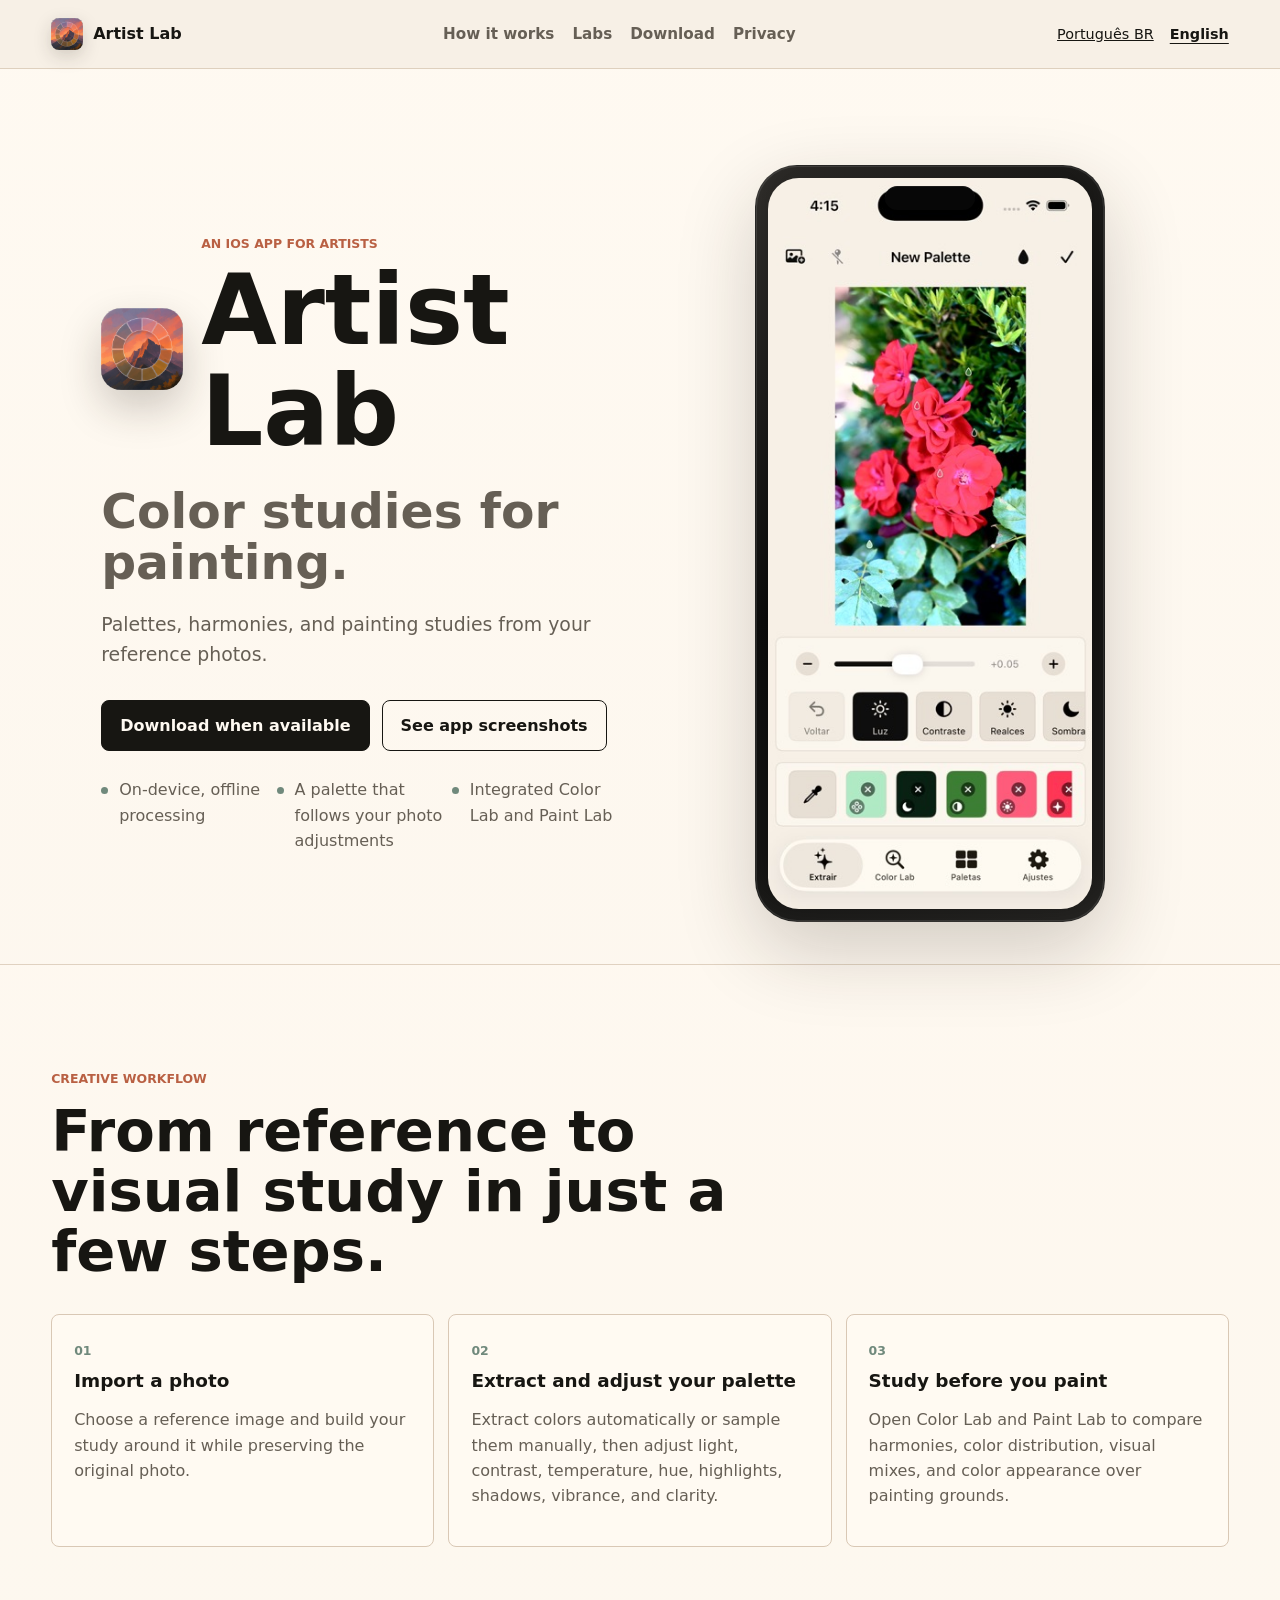
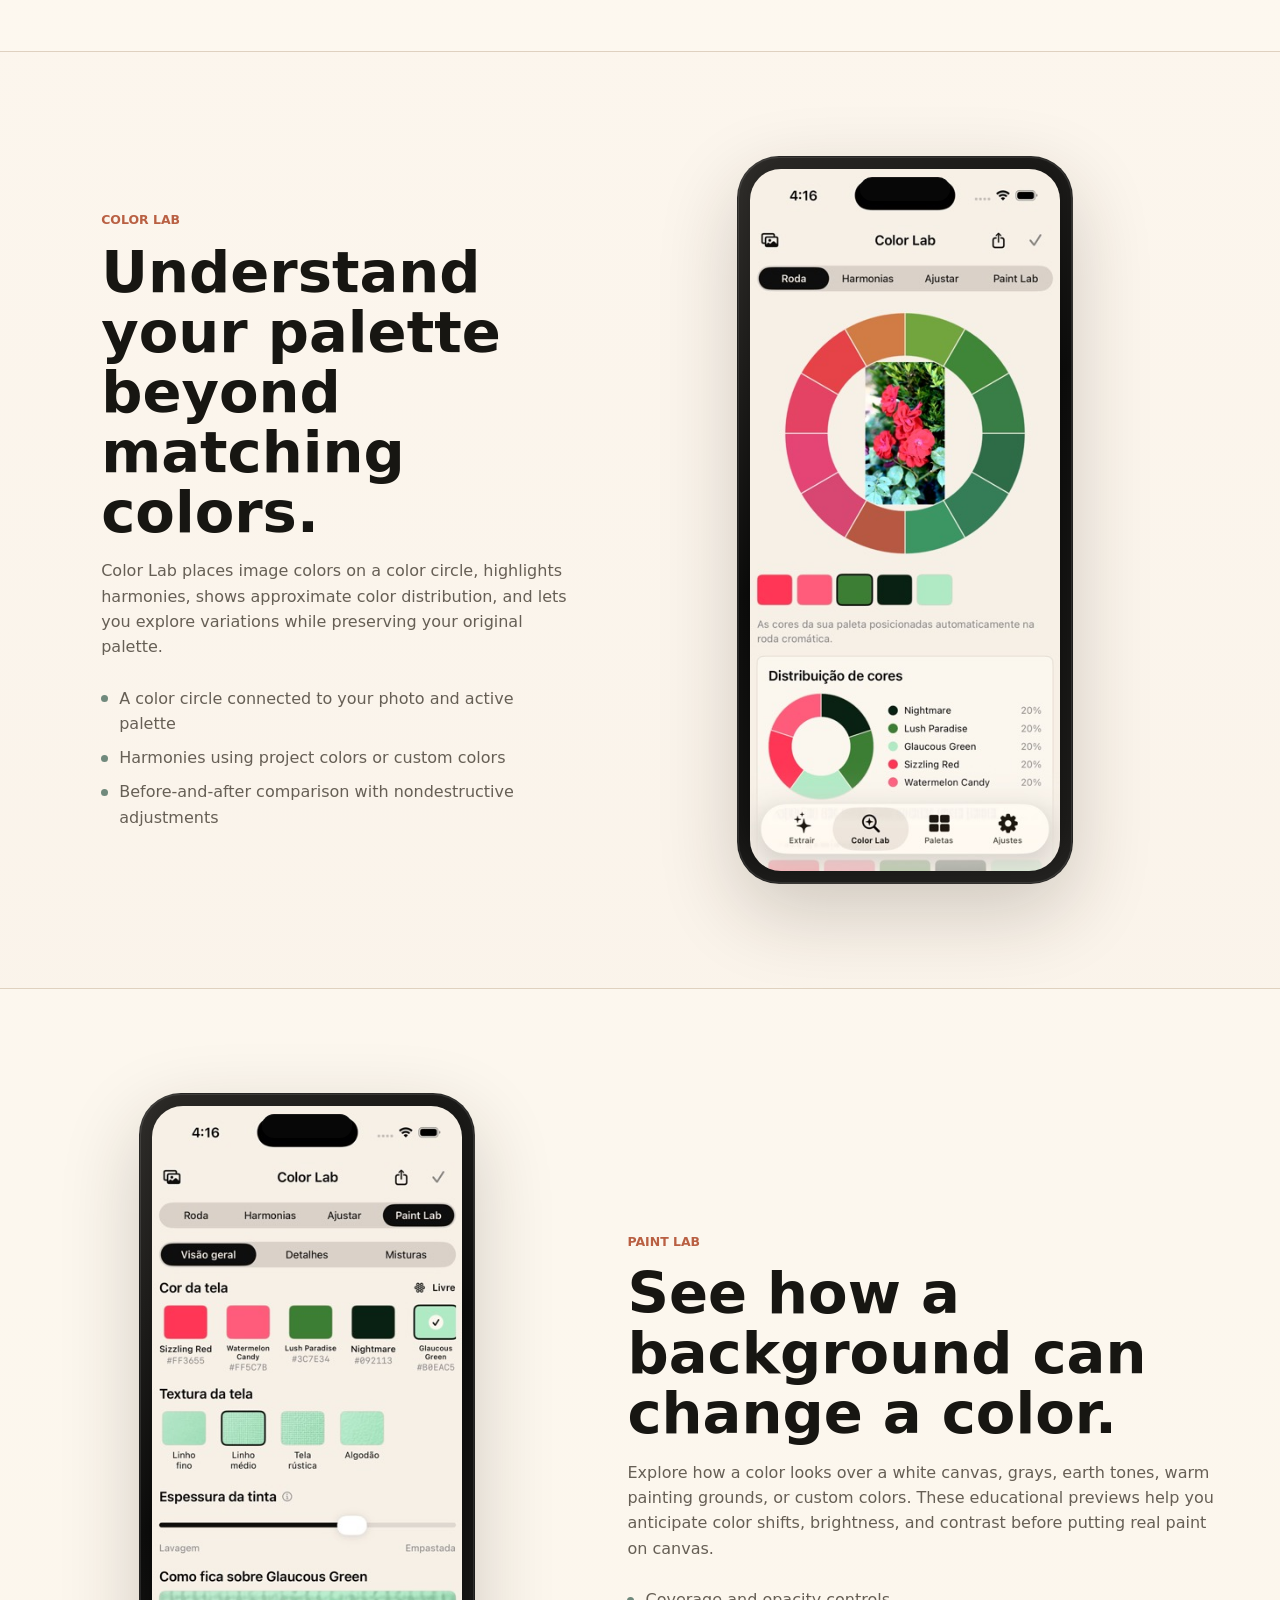
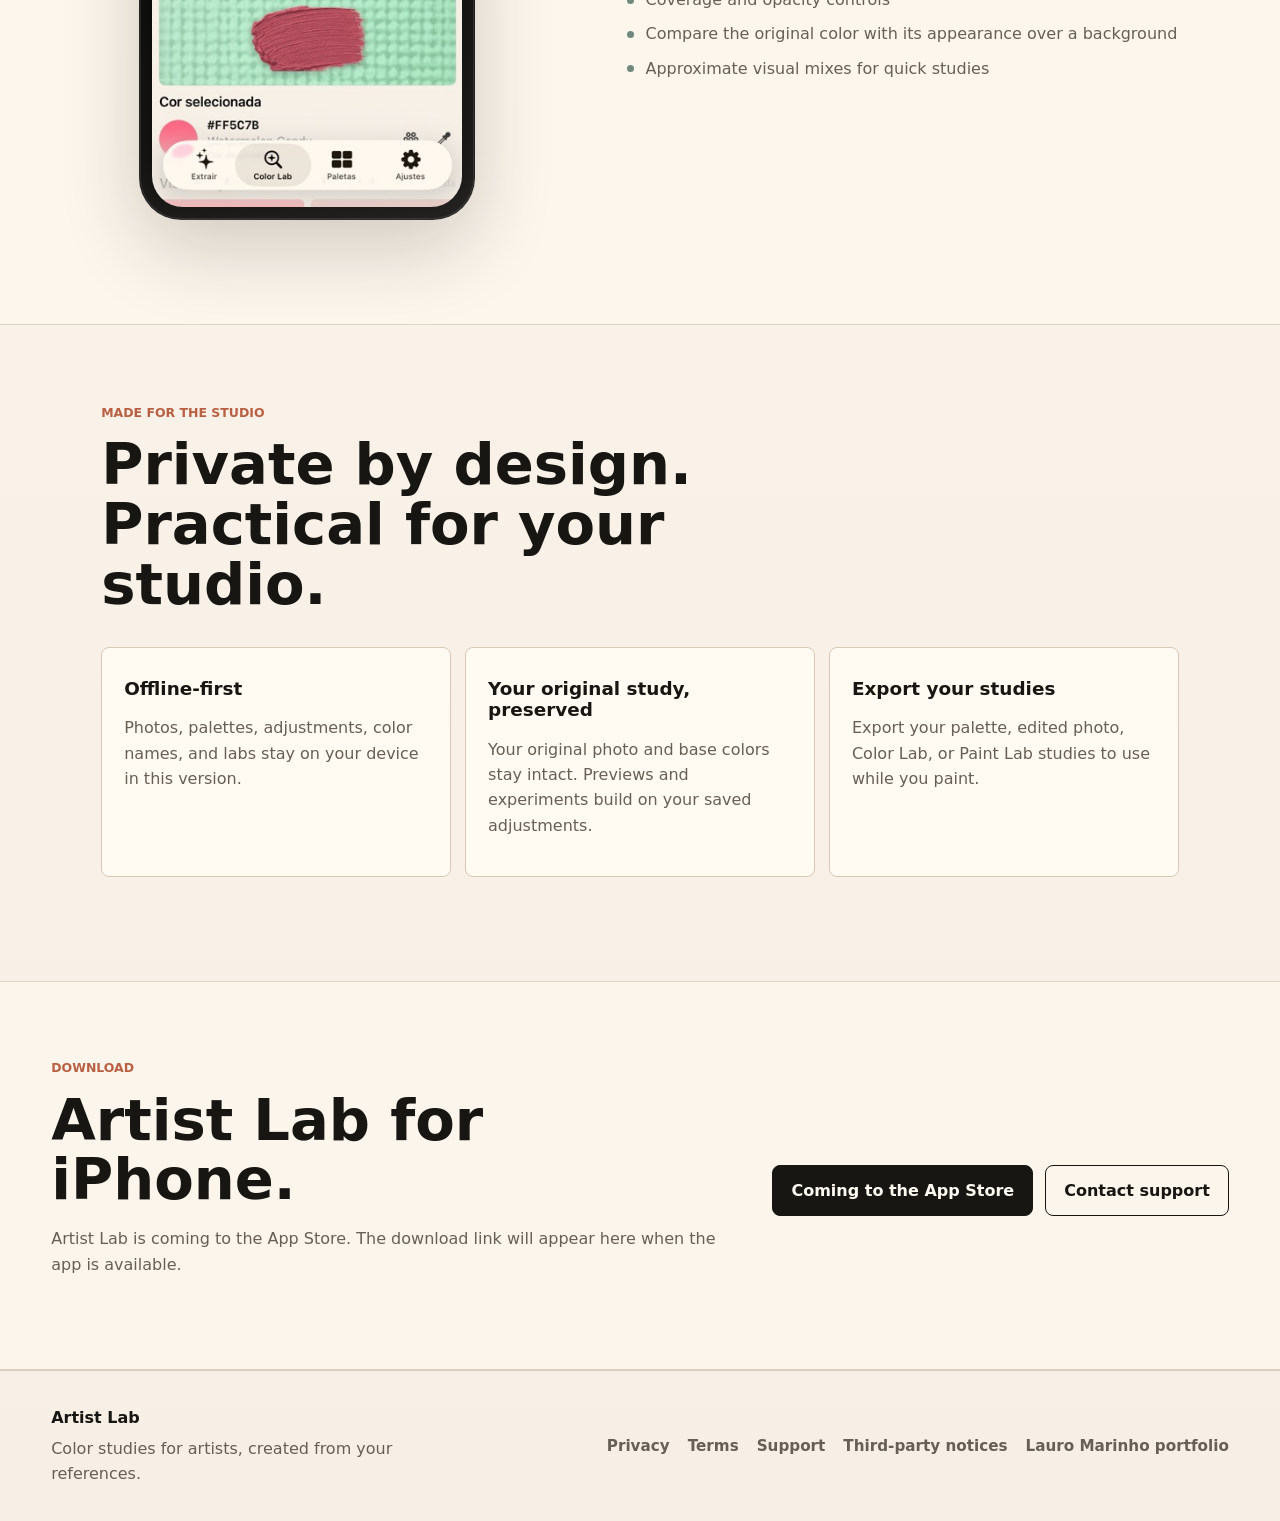
==== en/index.html @ fa6e7ee3 "Localize public pages in Brazilian Portuguese and US English" ====
<!doctype html>
<html lang="en-US">
<head>
  <meta charset="utf-8">
  <meta name="viewport" content="width=device-width, initial-scale=1">
  <meta name="description" content="Artist Lab turns reference photos into color studies for artists, with palettes, Color Lab, Paint Lab, and on-device exports.">
  <meta property="og:title" content="Artist Lab - Color studies for artists">
  <meta property="og:description" content="Import a photo, extract a palette, study harmonies, and explore how colors look on different backgrounds.">
  <meta property="og:type" content="website">
  <title>Artist Lab - Color studies for artists</title>
  <link rel="stylesheet" href="../styles.css">

  <link rel="alternate" hreflang="pt-BR" href="../index.html">
  <link rel="alternate" hreflang="en-US" href="index.html">
</head>
<body>
  <header class="site-header">
    <a class="brand" href="index.html" aria-label="Artist Lab home">
      <img class="brand-icon" src="../assets/app-icon.jpg" alt="" width="32" height="32">
      <span>Artist Lab</span>
    </a>
    <nav class="top-nav" aria-label="Main navigation">
      <a href="#como-funciona">How it works</a>
      <a href="#labs">Labs</a>
      <a href="#download">Download</a>
      <a href="privacy.html">Privacy</a>
    </nav>
    <nav class="language-nav" aria-label="Language"><a href="../index.html" lang="pt-BR" hreflang="pt-BR">Português BR</a><a href="index.html" lang="en-US" hreflang="en-US" aria-current="page">English</a></nav>
  </header>

  <main>
    <section class="hero">
      <div class="hero-copy">
        <div class="app-lockup">
          <img src="../assets/app-icon.jpg" alt="" width="82" height="82">
          <div>
            <p class="eyebrow">An iOS app for artists</p>
            <h1>Artist Lab</h1>
          </div>
        </div>
        <p class="hero-title">Color studies for painting.</p>
        <p class="lead">Palettes, harmonies, and painting studies from your reference photos.</p>
        <div class="hero-actions">
          <a class="button primary" href="#download">Download when available</a>
          <a class="button secondary" href="#screenshots">See app screenshots</a>
        </div>
        <ul class="trust-list" aria-label="Key features">
          <li>On-device, offline processing</li>
          <li>A palette that follows your photo adjustments</li>
          <li>Integrated Color Lab and Paint Lab</li>
        </ul>
      </div>

      <div class="hero-visual" aria-label="Artist Lab preview">
        <figure class="phone-frame main-shot">
          <img src="../assets/screenshots/artist-lab-extrair.jpg" alt="Artist Lab Extract view showing a photo of roses, sampling points, and an extracted palette.">
        </figure>
      </div>
    </section>

    <section class="section band" id="como-funciona">
      <div class="section-heading">
        <p class="eyebrow">Creative workflow</p>
        <h2>From reference to visual study in just a few steps.</h2>
      </div>
      <div class="steps">
        <article>
          <span class="step-number">01</span>
          <h3>Import a photo</h3>
          <p>Choose a reference image and build your study around it while preserving the original photo.</p>
        </article>
        <article>
          <span class="step-number">02</span>
          <h3>Extract and adjust your palette</h3>
          <p>Extract colors automatically or sample them manually, then adjust light, contrast, temperature, hue, highlights, shadows, vibrance, and clarity.</p>
        </article>
        <article>
          <span class="step-number">03</span>
          <h3>Study before you paint</h3>
          <p>Open Color Lab and Paint Lab to compare harmonies, color distribution, visual mixes, and color appearance over painting grounds.</p>
        </article>
      </div>
    </section>

    <section class="section" id="labs">
      <div class="feature-grid">
        <div class="feature-copy">
          <p class="eyebrow">Color Lab</p>
          <h2>Understand your palette beyond matching colors.</h2>
          <p>Color Lab places image colors on a color circle, highlights harmonies, shows approximate color distribution, and lets you explore variations while preserving your original palette.</p>
          <ul class="check-list">
            <li>A color circle connected to your photo and active palette</li>
            <li>Harmonies using project colors or custom colors</li>
            <li>Before-and-after comparison with nondestructive adjustments</li>
          </ul>
        </div>
        <figure class="phone-frame tall-shot" id="screenshots">
          <img src="../assets/screenshots/artist-lab-color-lab.jpg" alt="Artist Lab Color Lab with a photo at the center of the color circle, color swatches, and color distribution.">
        </figure>
      </div>
    </section>

    <section class="section split-band">
      <figure class="phone-frame wide-shot">
        <img src="../assets/screenshots/artist-lab-paint-lab.jpg" alt="Artist Lab Paint Lab showing canvas color, texture, paint thickness, and a brushstroke over a green background.">
      </figure>
      <div class="feature-copy">
        <p class="eyebrow">Paint Lab</p>
        <h2>See how a background can change a color.</h2>
        <p>Explore how a color looks over a white canvas, grays, earth tones, warm painting grounds, or custom colors. These educational previews help you anticipate color shifts, brightness, and contrast before putting real paint on canvas.</p>
        <ul class="check-list">
          <li>Coverage and opacity controls</li>
          <li>Compare the original color with its appearance over a background</li>
          <li>Approximate visual mixes for quick studies</li>
        </ul>
      </div>
    </section>

    <section class="section compact">
      <div class="section-heading">
        <p class="eyebrow">Made for the studio</p>
        <h2>Private by design. Practical for your studio.</h2>
      </div>
      <div class="principles">
        <article>
          <h3>Offline-first</h3>
          <p>Photos, palettes, adjustments, color names, and labs stay on your device in this version.</p>
        </article>
        <article>
          <h3>Your original study, preserved</h3>
          <p>Your original photo and base colors stay intact. Previews and experiments build on your saved adjustments.</p>
        </article>
        <article>
          <h3>Export your studies</h3>
          <p>Export your palette, edited photo, Color Lab, or Paint Lab studies to use while you paint.</p>
        </article>
      </div>
    </section>

    <section class="download-section" id="download">
      <div>
        <p class="eyebrow">Download</p>
        <h2>Artist Lab for iPhone.</h2>
        <p>Artist Lab is coming to the App Store. The download link will appear here when the app is available.</p>
      </div>
      <div class="download-actions">
        <a class="store-placeholder" href="#download" aria-disabled="true" aria-label="App Store download not yet available">Coming to the App Store</a>
        <a class="button secondary" href="support.html">Contact support</a>
      </div>
    </section>
  </main>

  <footer class="site-footer">
    <div>
      <strong>Artist Lab</strong>
      <p>Color studies for artists, created from your references.</p>
    </div>
    <nav aria-label="Legal and support links">
      <a href="privacy.html">Privacy</a>
      <a href="terms.html">Terms</a>
      <a href="support.html">Support</a>
      <a href="third-party-notices.html">Third-party notices</a>
      <a href="https://lauromarinho.github.io">Lauro Marinho portfolio</a>
    </nav>
  </footer>
</body>
</html>
---- styles.css ----
:root {
  --ink: #171612;
  --muted: #665f55;
  --paper: #f7efe5;
  --paper-deep: #efe1d0;
  --surface: #fffaf2;
  --line: #d9c8b5;
  --action: #171612;
  --terracotta: #b96043;
  --ochre: #c99b42;
  --sage: #70897c;
  --blue: #384d59;
  --shadow: 0 24px 70px rgba(41, 31, 22, 0.12);
}

* {
  box-sizing: border-box;
}

html {
  scroll-behavior: smooth;
}

body {
  margin: 0;
  font-family: Inter, ui-sans-serif, system-ui, -apple-system, BlinkMacSystemFont, "Segoe UI", sans-serif;
  line-height: 1.58;
  color: var(--ink);
  background:
    linear-gradient(180deg, rgba(255, 250, 242, 0.94), rgba(247, 239, 229, 0.96)),
    var(--paper);
}

a {
  color: inherit;
}

.site-header {
  position: sticky;
  top: 0;
  z-index: 10;
  display: flex;
  align-items: center;
  justify-content: space-between;
  gap: 24px;
  padding: 18px clamp(18px, 4vw, 56px);
  background: rgba(247, 239, 229, 0.92);
  border-bottom: 1px solid rgba(217, 200, 181, 0.8);
  backdrop-filter: blur(16px);
}

.brand {
  display: inline-flex;
  align-items: center;
  gap: 10px;
  font-weight: 780;
  text-decoration: none;
}

.brand-icon {
  width: 32px;
  height: 32px;
  border-radius: 8px;
  box-shadow: 0 6px 18px rgba(41, 31, 22, 0.18);
}

.top-nav,
.site-footer nav {
  display: flex;
  flex-wrap: wrap;
  gap: 10px 18px;
  align-items: center;
}

.top-nav a,
.site-footer a,
.legal-back {
  color: var(--muted);
  font-size: 0.95rem;
  font-weight: 650;
  text-decoration: none;
}

.top-nav a:hover,
.site-footer a:hover,
.legal-back:hover {
  color: var(--ink);
}

.hero {
  display: grid;
  grid-template-columns: minmax(0, 1.02fr) minmax(300px, 0.98fr);
  gap: clamp(28px, 5vw, 76px);
  align-items: center;
  max-width: 1180px;
  min-height: calc(100vh - 84px);
  margin: 0 auto;
  padding: clamp(54px, 8vw, 96px) clamp(18px, 4vw, 56px) 42px;
}

.hero h1,
.hero-title,
.section h2,
.download-section h2,
.legal-page h1 {
  max-width: 760px;
  margin: 0;
  line-height: 1.04;
  letter-spacing: 0;
}

.hero h1 {
  font-size: 6.1rem;
}

.app-lockup {
  display: flex;
  align-items: center;
  gap: 18px;
  margin-bottom: 24px;
}

.app-lockup img {
  width: 82px;
  height: 82px;
  flex: 0 0 auto;
  border-radius: 20px;
  box-shadow: 0 18px 42px rgba(41, 31, 22, 0.22);
}

.app-lockup .eyebrow {
  margin-bottom: 6px;
}

.hero-title {
  max-width: 680px;
  font-size: 3.05rem;
  font-weight: 820;
}

.lead {
  max-width: 600px;
  margin: 22px 0 0;
  color: var(--muted);
  font-size: 1.18rem;
}

.eyebrow {
  margin: 0 0 13px;
  color: var(--terracotta);
  font-size: 0.78rem;
  font-weight: 780;
  letter-spacing: 0;
  text-transform: uppercase;
}

.hero-actions,
.download-actions {
  display: flex;
  flex-wrap: wrap;
  gap: 12px;
  margin-top: 30px;
}

.button,
.store-placeholder {
  display: inline-flex;
  align-items: center;
  justify-content: center;
  min-height: 46px;
  padding: 12px 18px;
  border: 1px solid var(--ink);
  border-radius: 8px;
  font-weight: 760;
  text-decoration: none;
}

.button.primary {
  color: var(--surface);
  background: var(--action);
}

.button.secondary {
  background: transparent;
}

.store-placeholder {
  color: var(--surface);
  background: var(--ink);
}

.trust-list,
.check-list {
  display: grid;
  gap: 9px;
  padding: 0;
  margin: 26px 0 0;
  list-style: none;
  color: var(--muted);
}

.trust-list {
  grid-template-columns: repeat(3, minmax(0, 1fr));
}

.trust-list li,
.check-list li {
  position: relative;
  padding-left: 18px;
}

.trust-list li::before,
.check-list li::before {
  position: absolute;
  left: 0;
  content: "";
  width: 7px;
  height: 7px;
  margin-top: 0.62em;
  border-radius: 50%;
  background: var(--sage);
}

.hero-visual {
  position: relative;
  display: grid;
  place-items: center;
  min-height: 610px;
}

.phone-frame,
.screen-placeholder {
  position: relative;
  display: grid;
  overflow: hidden;
  border: 1px solid var(--line);
  border-radius: 8px;
  background:
    linear-gradient(135deg, rgba(255, 250, 242, 0.92), rgba(239, 225, 208, 0.74)),
    repeating-linear-gradient(90deg, rgba(23, 22, 18, 0.035) 0 1px, transparent 1px 18px);
  box-shadow: var(--shadow);
}

.phone-frame {
  margin: 0;
  justify-self: center;
  width: min(100%, 336px);
  padding: 12px;
  border: 1px solid rgba(255, 255, 255, 0.08);
  border-radius: 42px;
  background:
    linear-gradient(145deg, #2b2926, #080807 46%, #1a1917);
  box-shadow:
    inset 0 0 0 1px rgba(255, 255, 255, 0.1),
    inset 0 -16px 34px rgba(255, 255, 255, 0.05),
    0 28px 80px rgba(41, 31, 22, 0.2);
}

.phone-frame::before {
  position: absolute;
  top: 20px;
  left: 50%;
  z-index: 2;
  width: 90px;
  height: 24px;
  border-radius: 999px;
  background: #070707;
  box-shadow: inset 0 1px 0 rgba(255, 255, 255, 0.08);
  content: "";
  transform: translateX(-50%);
}

.phone-frame img {
  display: block;
  width: 100%;
  height: 100%;
  object-fit: cover;
  border-radius: 31px;
}

.main-shot {
  aspect-ratio: 390 / 844;
  width: min(100%, 350px);
}

.tall-shot {
  aspect-ratio: 390 / 844;
}

.wide-shot {
  aspect-ratio: 390 / 844;
}

.placeholder-label {
  align-self: start;
  justify-self: start;
  padding: 7px 10px;
  color: var(--muted);
  background: rgba(255, 250, 242, 0.86);
  border: 1px dashed var(--line);
  border-radius: 8px;
  font-size: 0.82rem;
  font-weight: 720;
}

.mock-photo {
  align-self: end;
  width: 100%;
  min-height: 330px;
  border: 1px solid rgba(23, 22, 18, 0.16);
  border-radius: 8px;
  background:
    linear-gradient(145deg, rgba(183, 96, 67, 0.32), transparent 42%),
    linear-gradient(35deg, rgba(112, 137, 124, 0.44), transparent 48%),
    linear-gradient(180deg, #f4dfbc, #bfa17d 52%, #405047);
}

.mock-swatches {
  display: grid;
  grid-template-columns: repeat(5, 1fr);
  gap: 8px;
  align-self: end;
  margin-top: 14px;
}

.mock-swatches span {
  height: 48px;
  border: 1px solid rgba(23, 22, 18, 0.14);
  border-radius: 8px;
  background: var(--swatch);
}

.section {
  max-width: 1180px;
  margin: 0 auto;
  padding: clamp(58px, 9vw, 104px) clamp(18px, 4vw, 56px);
}

.band,
.split-band,
.download-section {
  max-width: none;
  background: rgba(255, 250, 242, 0.58);
  border-top: 1px solid rgba(217, 200, 181, 0.8);
  border-bottom: 1px solid rgba(217, 200, 181, 0.8);
}

.section-heading {
  max-width: 780px;
  margin-bottom: 32px;
}

.section h2,
.download-section h2 {
  font-size: 3.6rem;
}

.steps,
.principles {
  display: grid;
  grid-template-columns: repeat(3, minmax(0, 1fr));
  gap: 14px;
}

.steps article,
.principles article {
  padding: 22px;
  border: 1px solid var(--line);
  border-radius: 8px;
  background: var(--surface);
}

.step-number {
  color: var(--sage);
  font-size: 0.78rem;
  font-weight: 820;
}

h3 {
  margin: 8px 0 8px;
  line-height: 1.16;
  font-size: 1.15rem;
}

p {
  color: var(--muted);
}

.feature-grid,
.split-band {
  display: grid;
  grid-template-columns: minmax(0, 0.92fr) minmax(320px, 1.08fr);
  gap: clamp(28px, 5vw, 64px);
  align-items: center;
}

.split-band {
  padding-left: clamp(18px, 4vw, 56px);
  padding-right: clamp(18px, 4vw, 56px);
}

.feature-copy p {
  max-width: 640px;
}

.mock-wheel {
  align-self: center;
  justify-self: center;
  width: min(76%, 340px);
  aspect-ratio: 1;
  border-radius: 50%;
  background:
    radial-gradient(circle, var(--surface) 0 26%, transparent 27%),
    conic-gradient(from 20deg, #b96043, #c99b42, #70897c, #384d59, #6d5068, #b96043);
  box-shadow: inset 0 0 0 1px rgba(23, 22, 18, 0.12);
}

.mock-lines {
  align-self: end;
  height: 92px;
  border-radius: 8px;
  background:
    linear-gradient(90deg, #b96043 0 24%, transparent 24%),
    linear-gradient(90deg, transparent 0 28%, #c99b42 28% 48%, transparent 48%),
    linear-gradient(90deg, transparent 0 52%, #70897c 52% 76%, transparent 76%),
    linear-gradient(90deg, transparent 0 80%, #384d59 80% 100%);
}

.brush-row {
  height: 58px;
  border-radius: 8px;
  background:
    repeating-linear-gradient(0deg, rgba(255, 255, 255, 0.16) 0 2px, transparent 2px 7px),
    linear-gradient(90deg, transparent, var(--paint), transparent);
  filter: saturate(1.05);
}

.compact {
  padding-top: 78px;
}

.download-section {
  display: flex;
  align-items: center;
  justify-content: space-between;
  gap: 28px;
  padding: clamp(46px, 7vw, 76px) clamp(18px, 4vw, 56px);
}

.download-section > div {
  max-width: 680px;
}

.site-footer {
  display: flex;
  justify-content: space-between;
  gap: 24px;
  padding: 34px clamp(18px, 4vw, 56px);
  border-top: 1px solid var(--line);
}

.site-footer p {
  max-width: 430px;
  margin: 6px 0 0;
}

.legal-page {
  max-width: 800px;
  margin: 0 auto;
  padding: 48px 22px 70px;
}

.legal-page h1 {
  margin-top: 20px;
  font-size: 3.4rem;
}

.legal-page h2 {
  margin: 2rem 0 0.4rem;
  line-height: 1.18;
  font-size: 1.18rem;
}

.updated {
  margin-bottom: 2rem;
  color: var(--muted);
}

.legal-page a:not(.legal-back) {
  font-weight: 700;
}

@media (max-width: 900px) {
  .site-header {
    align-items: flex-start;
    flex-direction: column;
  }

  .hero,
  .feature-grid,
  .split-band,
  .download-section {
    grid-template-columns: 1fr;
  }

  .hero {
    min-height: auto;
    row-gap: 24px;
  }

  .hero-visual {
    min-height: 520px;
  }

  .main-shot,
  .tall-shot,
  .wide-shot {
    max-width: 340px;
  }

  .trust-list,
  .steps,
  .principles {
    grid-template-columns: 1fr;
  }

  .download-section,
  .site-footer {
    align-items: flex-start;
    flex-direction: column;
  }

  .hero h1 {
    font-size: 3.7rem;
  }

  .hero-title {
    font-size: 2.1rem;
  }

  .section h2,
  .download-section h2,
  .legal-page h1 {
    font-size: 2.5rem;
  }

  .lead {
    font-size: 1.12rem;
  }
}

@media (max-width: 560px) {
  .top-nav {
    gap: 8px 12px;
  }

  .hero-copy {
    display: contents;
  }

  .app-lockup {
    order: 1;
  }

  .hero-title {
    order: 2;
  }

  .lead {
    order: 3;
  }

  .hero-visual {
    order: 4;
  }

  .hero-actions {
    order: 5;
  }

  .trust-list {
    order: 6;
  }

  .hero-actions,
  .download-actions {
    align-items: stretch;
    flex-direction: column;
  }

  .button,
  .store-placeholder {
    width: 100%;
  }

  .app-lockup {
    gap: 14px;
    margin-bottom: 6px;
  }

  .app-lockup img {
    width: 58px;
    height: 58px;
    border-radius: 14px;
  }

  .hero-visual {
    min-height: 420px;
  }

  .hero h1 {
    font-size: 2.7rem;
  }

  .hero-title {
    font-size: 1.42rem;
  }

  .section h2,
  .download-section h2,
  .legal-page h1 {
    font-size: 1.95rem;
  }

  .hero {
    padding-top: 38px;
  }

  .lead {
    margin-top: 12px;
    font-size: 0.98rem;
  }
}

.language-nav {
  display: flex;
  flex-wrap: wrap;
  gap: 8px 16px;
  align-items: center;
  font-size: 0.9rem;
}

.legal-page .language-nav {
  margin: 20px 0;
}

.language-nav a[aria-current="page"] {
  font-weight: 700;
  text-decoration: underline;
  text-underline-offset: 4px;
}
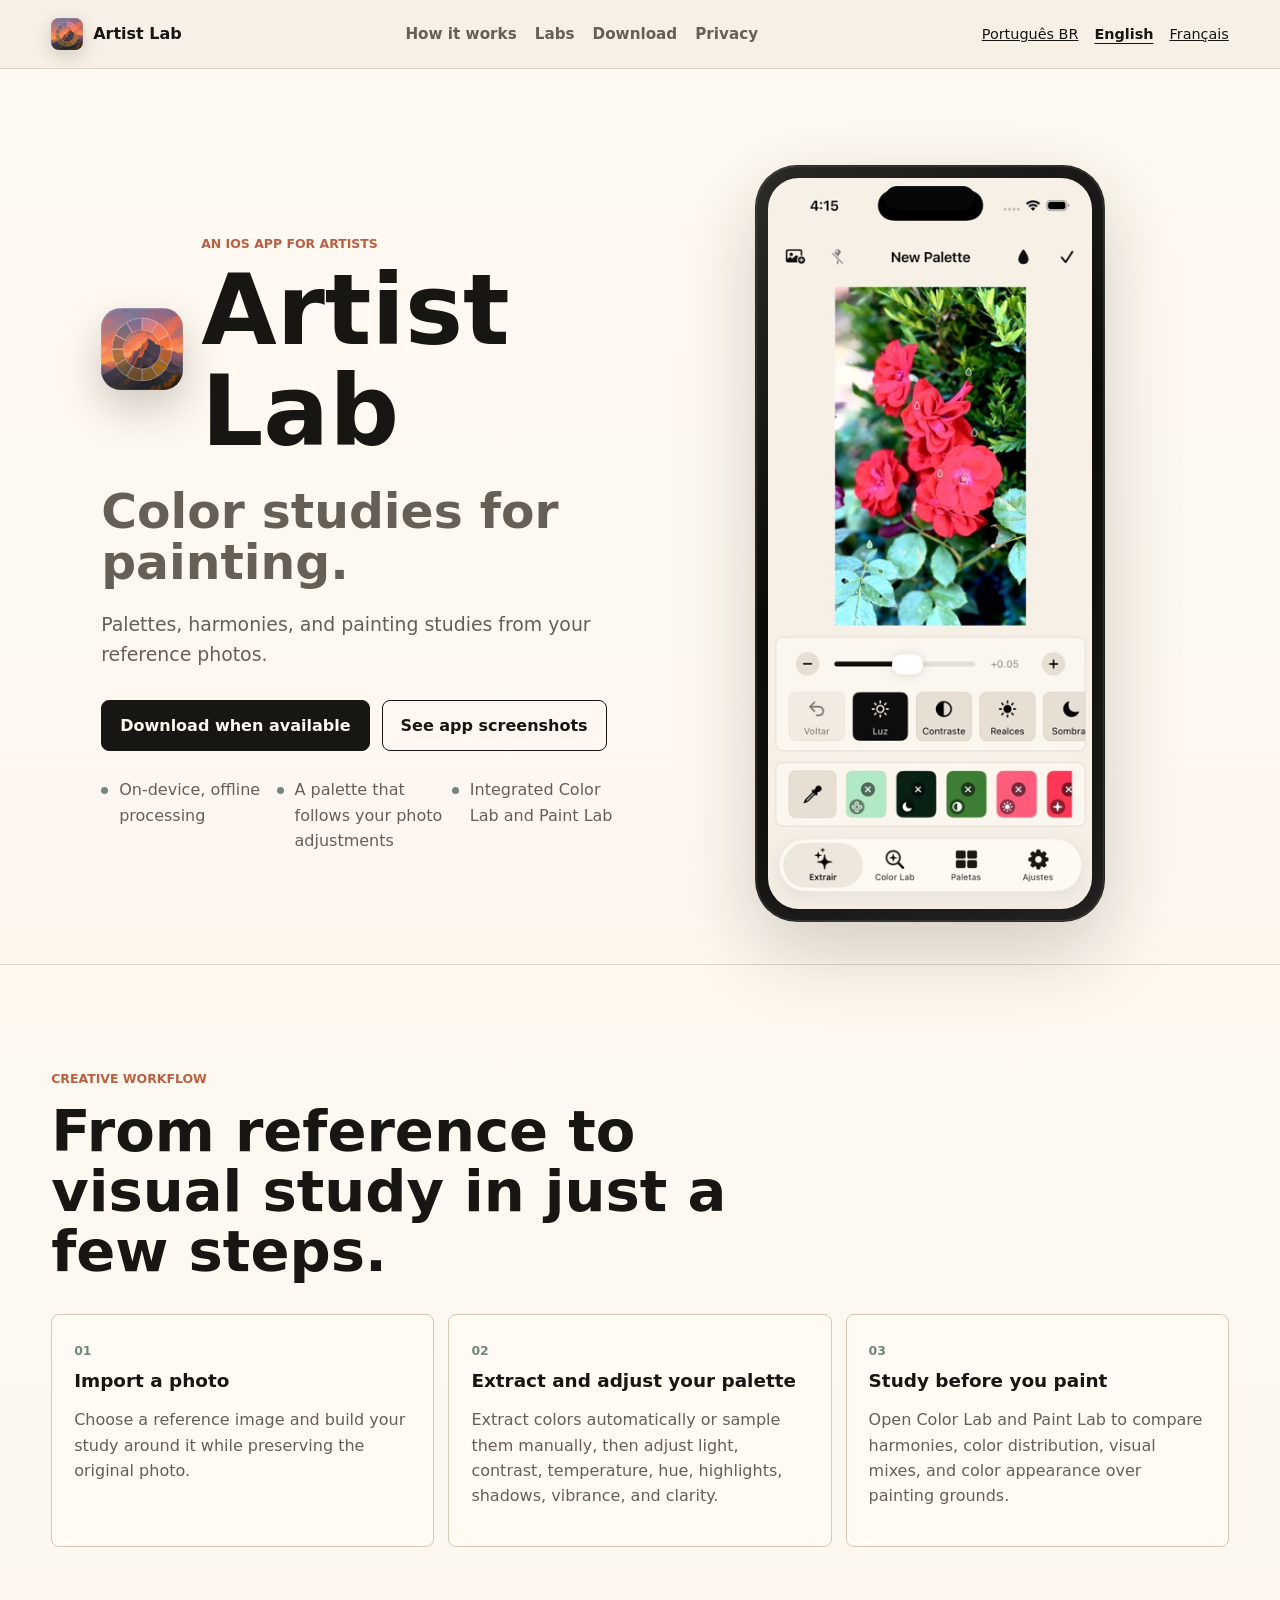
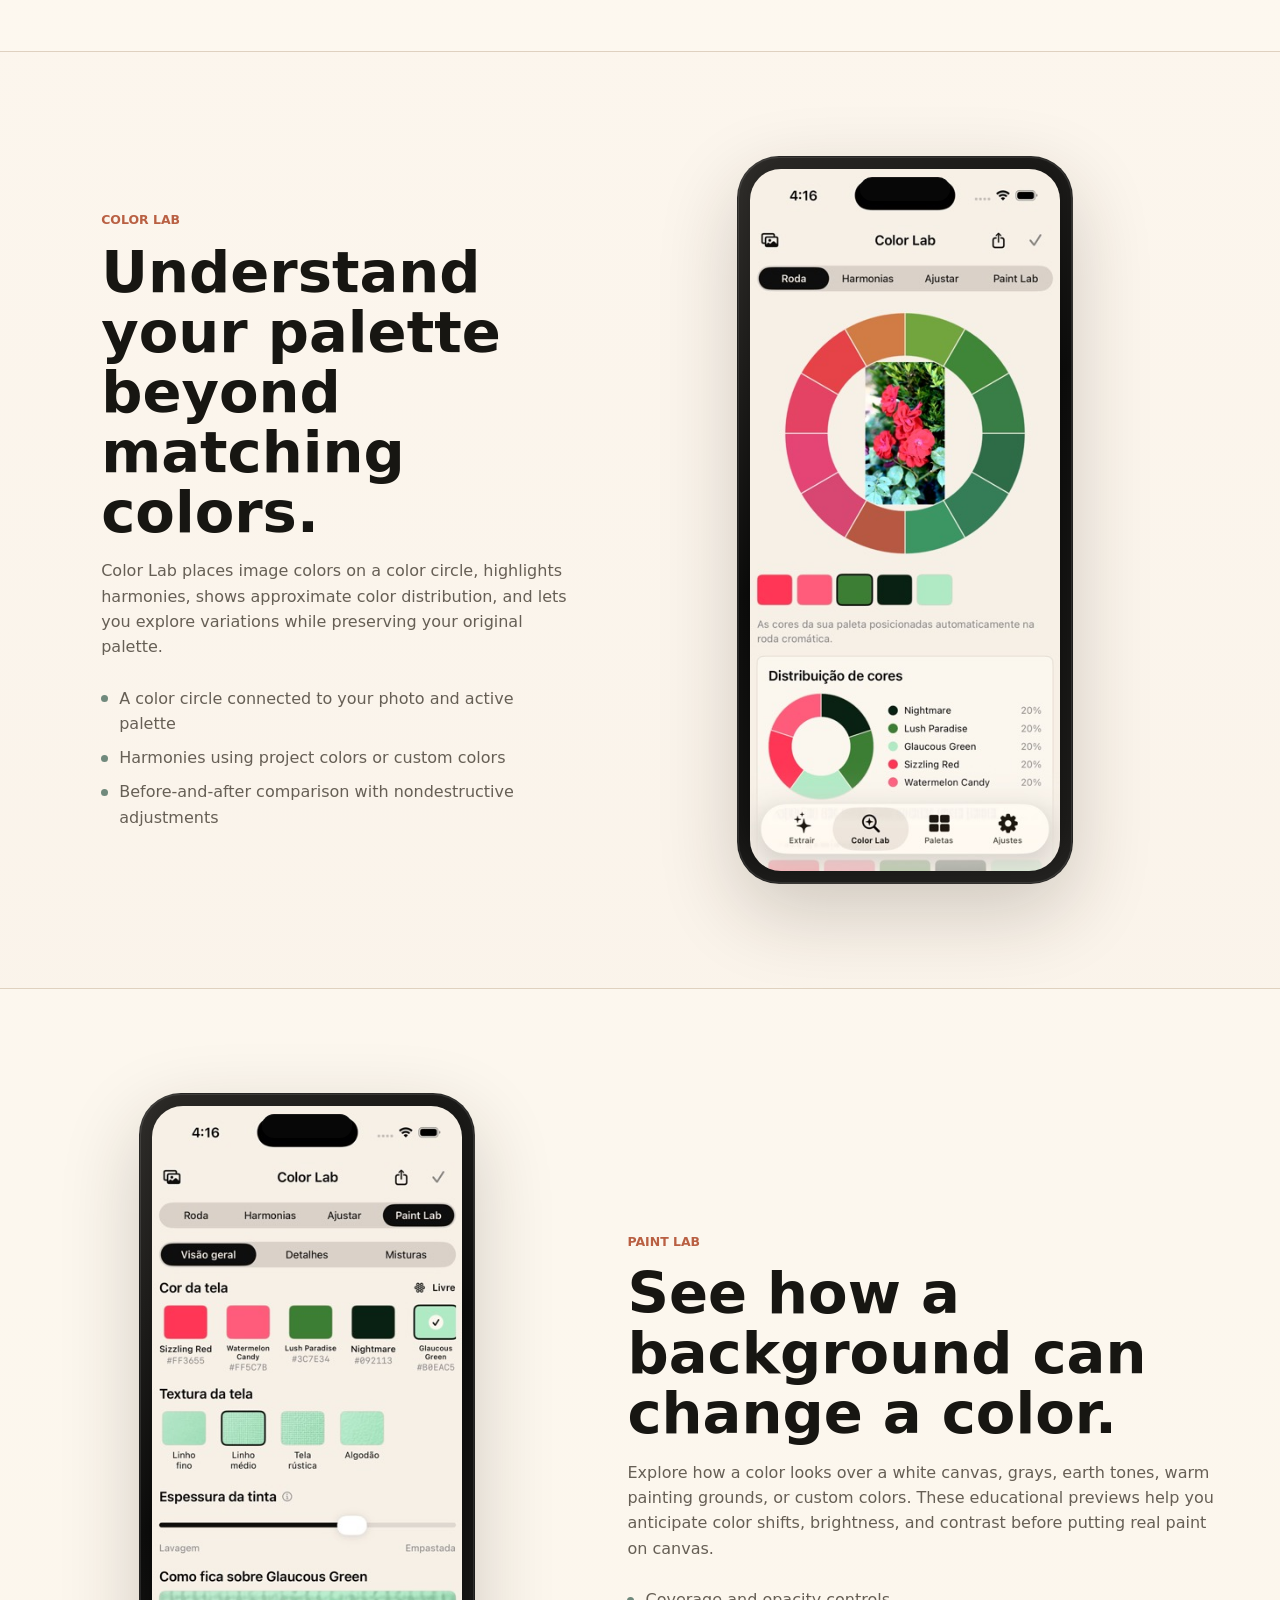
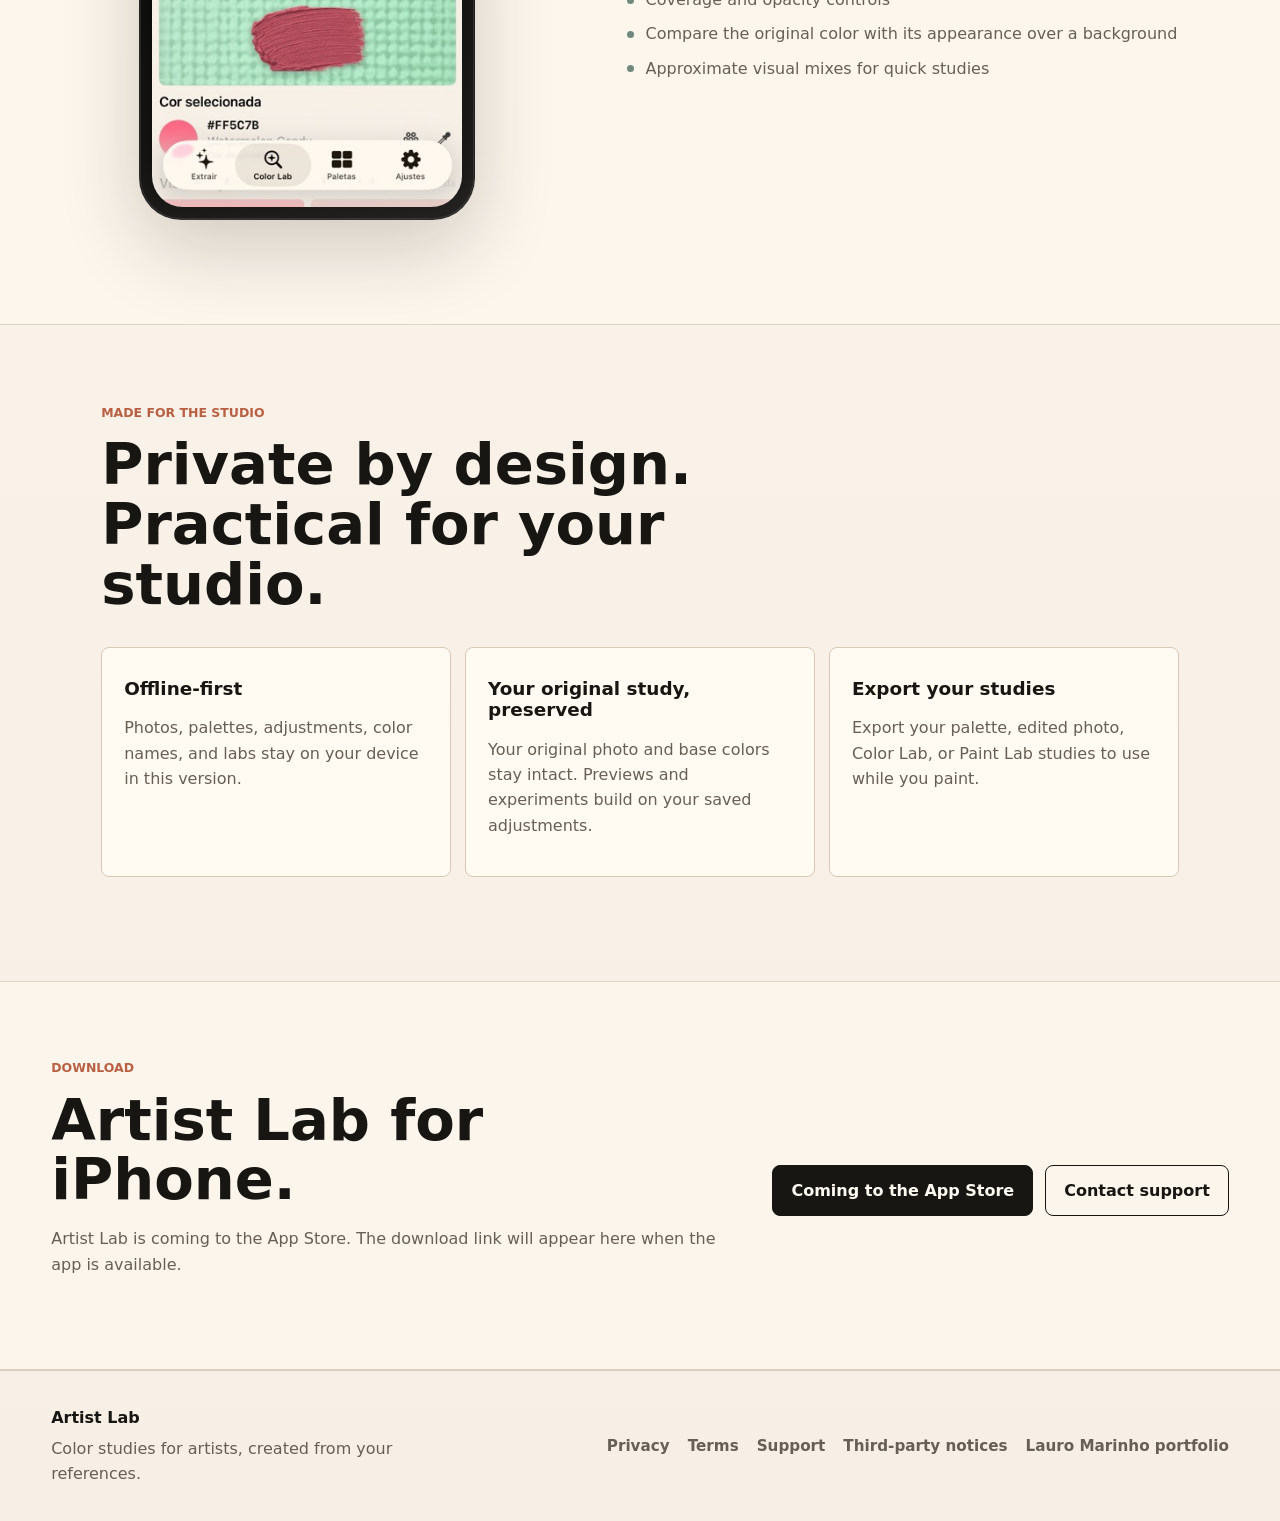
==== commit a7ef6aed: "Add French ArtistLab website and three-language navigation" ====
--- a/en/index.html
+++ b/en/index.html
@@ -12,6 +12,7 @@
 
   <link rel="alternate" hreflang="pt-BR" href="../index.html">
   <link rel="alternate" hreflang="en-US" href="index.html">
+  <link rel="alternate" hreflang="fr" href="../fr/index.html">
 </head>
 <body>
   <header class="site-header">
@@ -25,7 +26,7 @@
       <a href="#download">Download</a>
       <a href="privacy.html">Privacy</a>
     </nav>
-    <nav class="language-nav" aria-label="Language"><a href="../index.html" lang="pt-BR" hreflang="pt-BR">Português BR</a><a href="index.html" lang="en-US" hreflang="en-US" aria-current="page">English</a></nav>
+    <nav class="language-nav" aria-label="Language"><a href="../index.html" lang="pt-BR" hreflang="pt-BR">Português BR</a><a href="index.html" lang="en-US" hreflang="en-US" aria-current="page">English</a><a href="../fr/index.html" lang="fr" hreflang="fr">Français</a></nav>
   </header>
 
   <main>
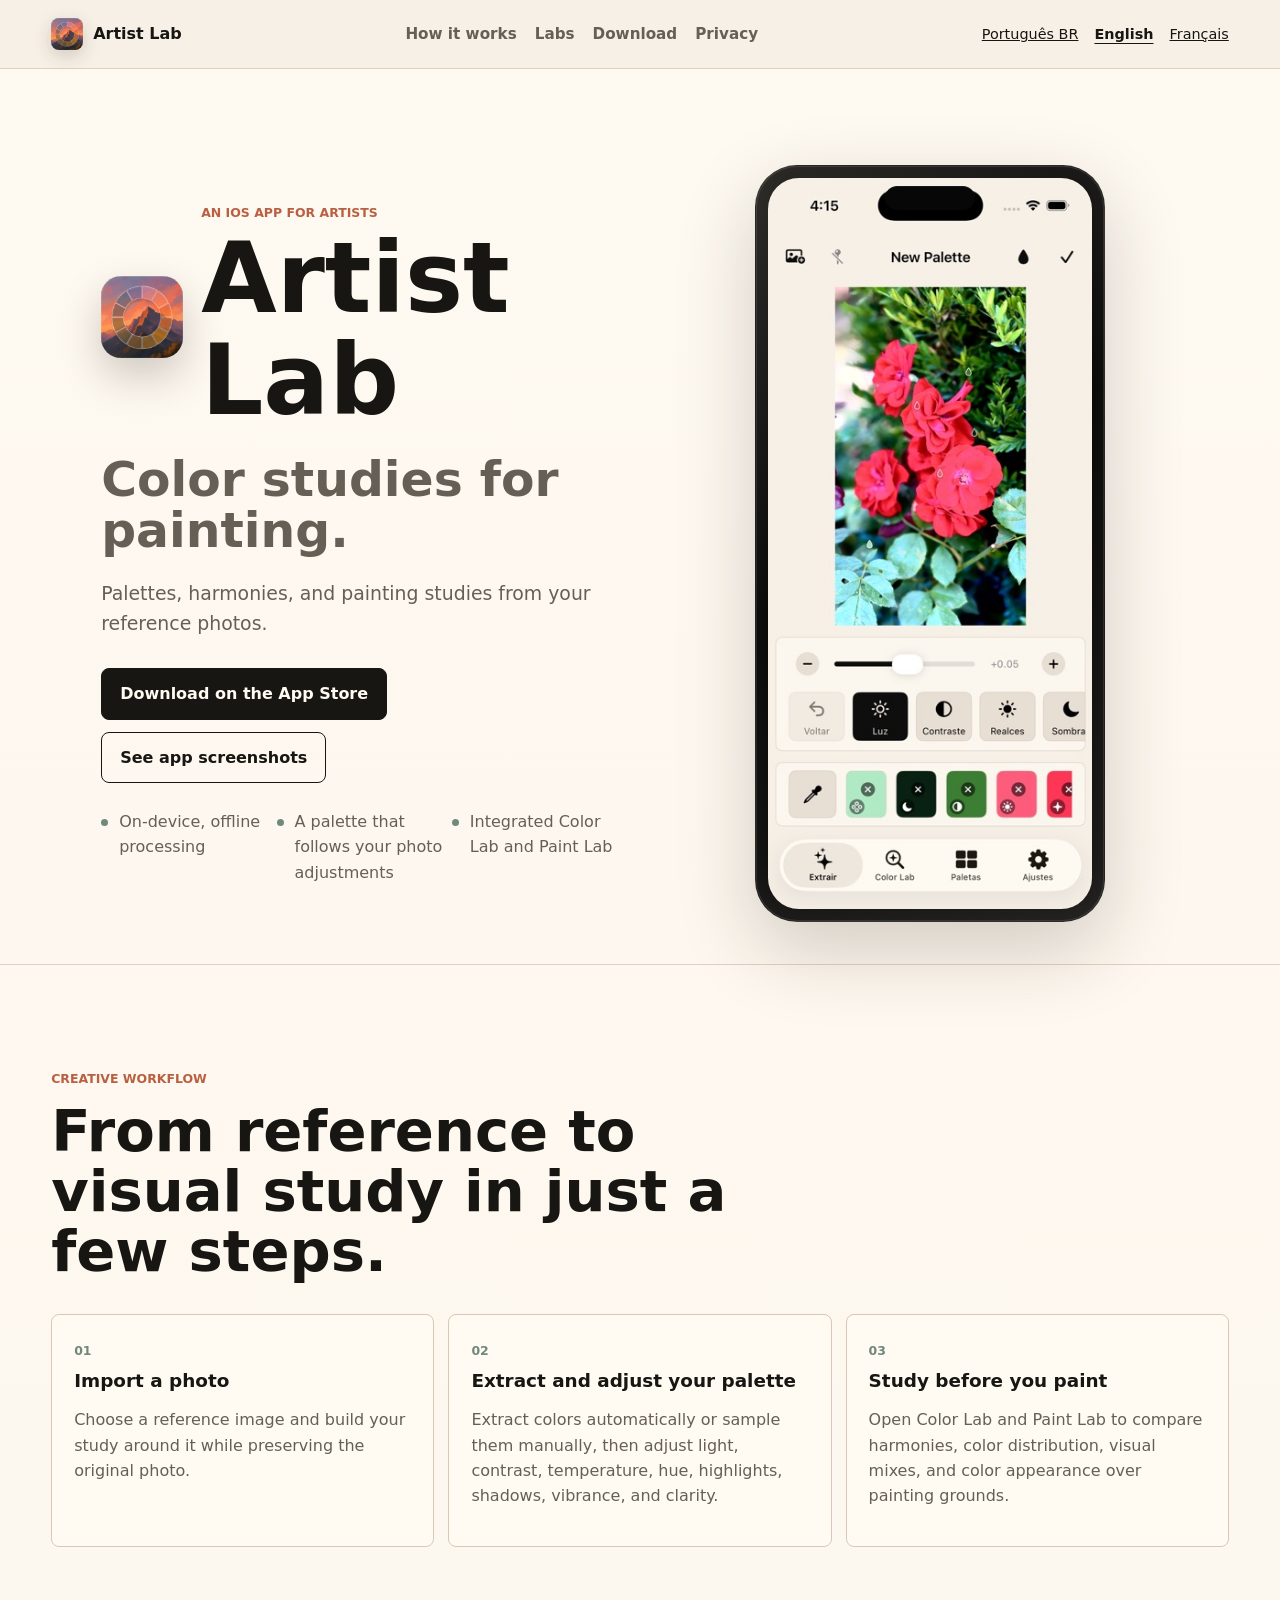
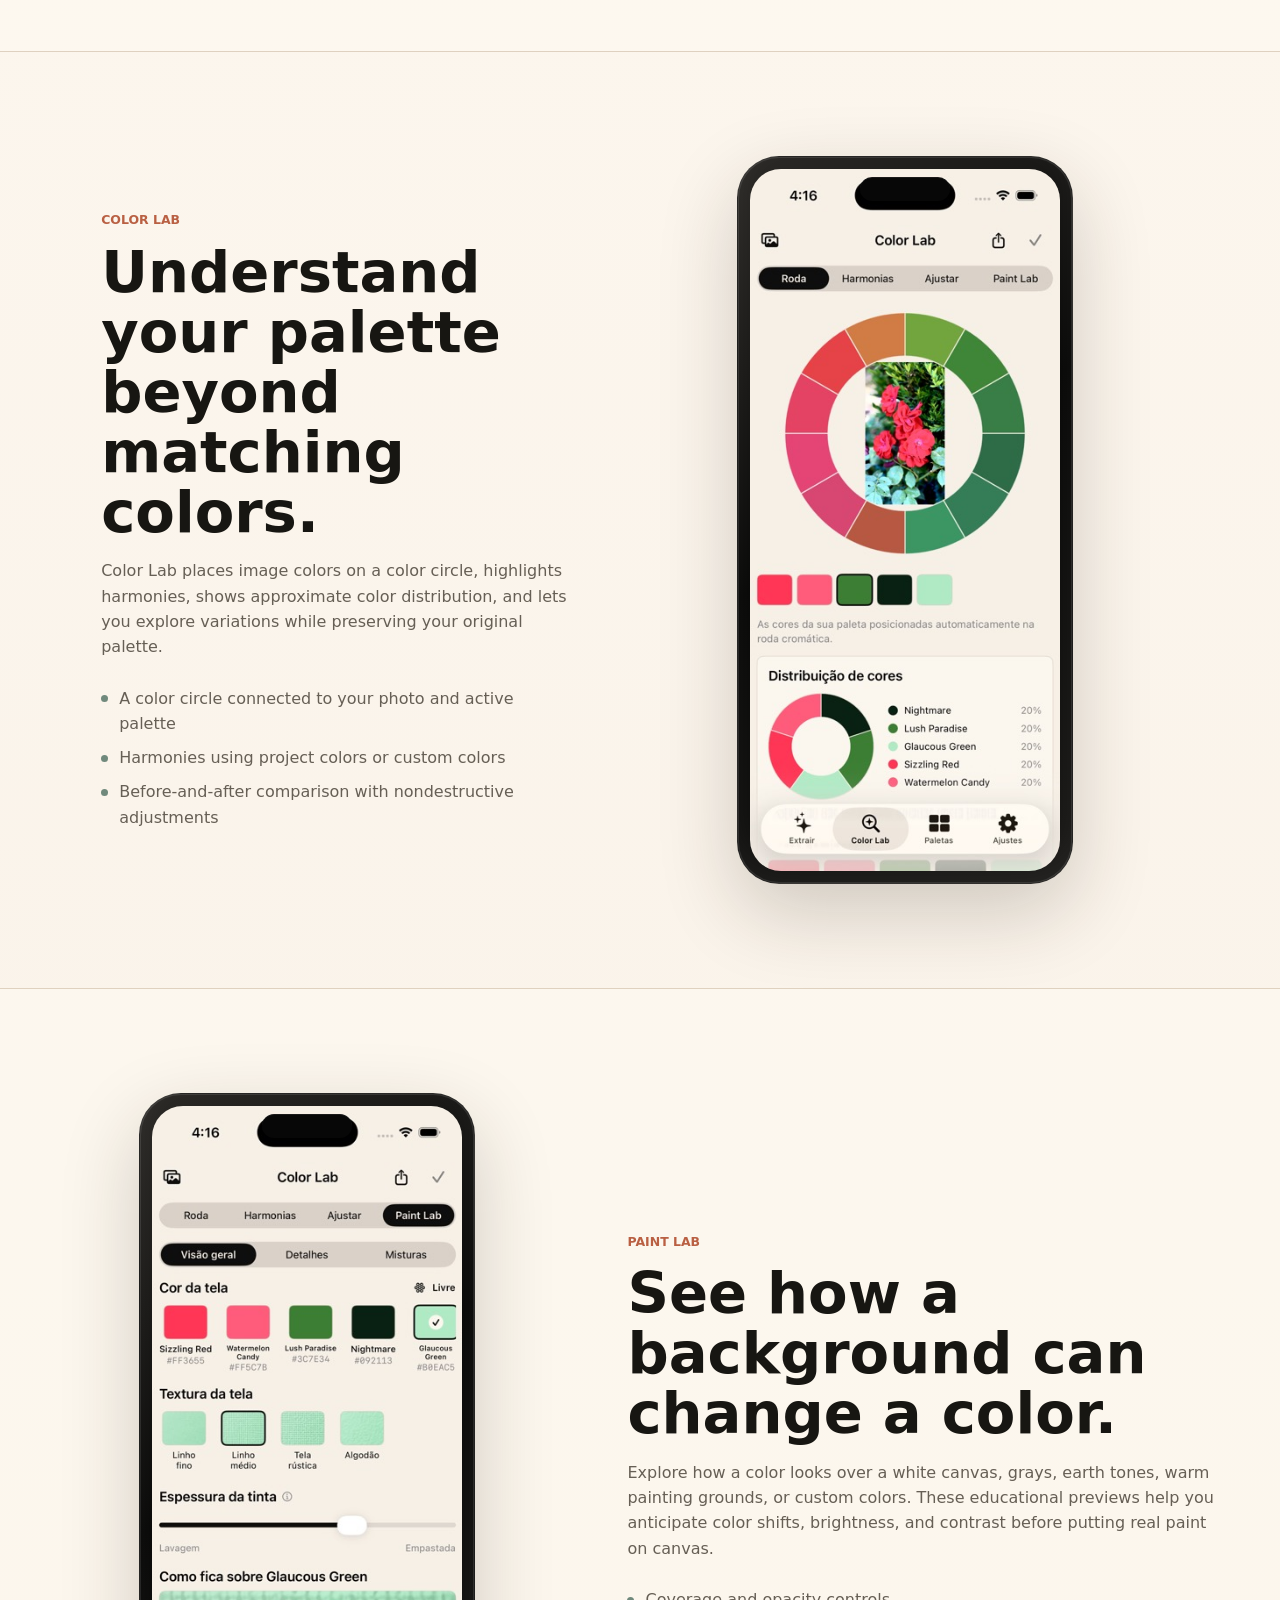
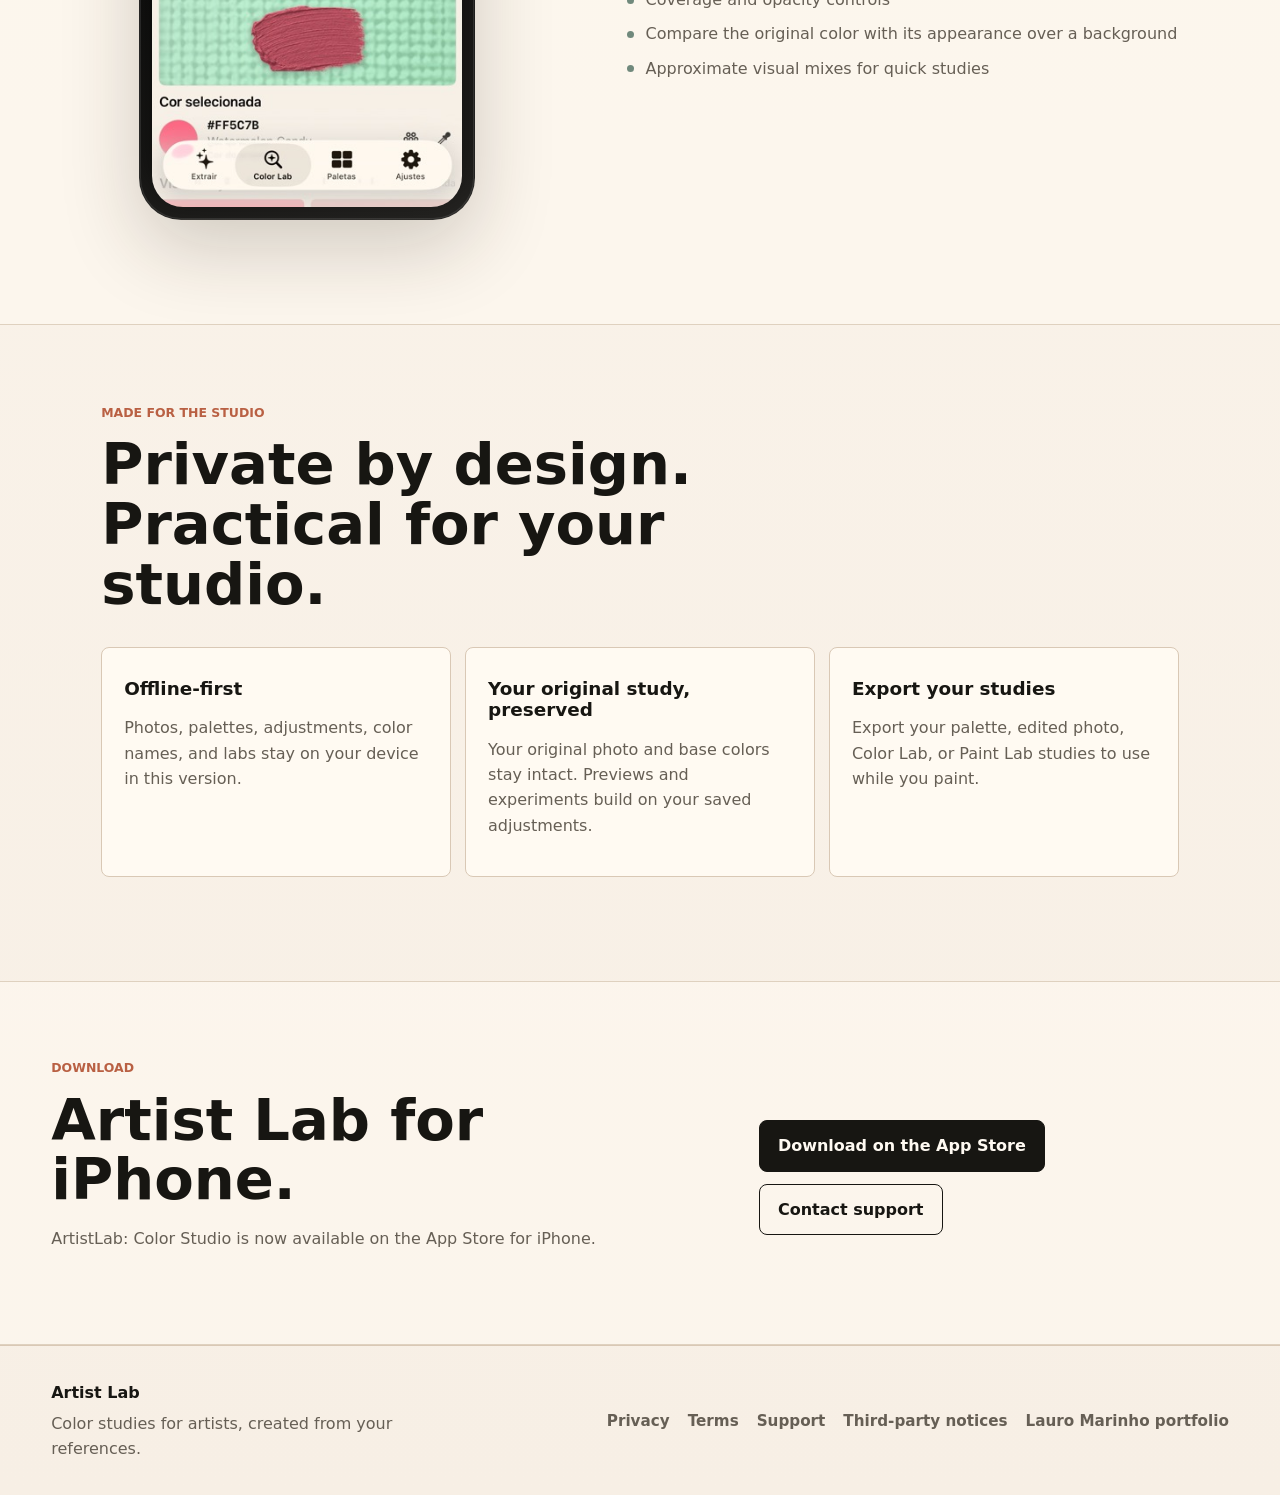
==== commit 3b4d1dea: "Add ArtistLab App Store download links" ====
--- a/en/index.html
+++ b/en/index.html
@@ -42,7 +42,7 @@
         <p class="hero-title">Color studies for painting.</p>
         <p class="lead">Palettes, harmonies, and painting studies from your reference photos.</p>
         <div class="hero-actions">
-          <a class="button primary" href="#download">Download when available</a>
+          <a class="button primary" href="https://apps.apple.com/br/app/artistlab-color-studio/id6809815086" target="_blank" rel="noopener">Download on the App Store</a>
           <a class="button secondary" href="#screenshots">See app screenshots</a>
         </div>
         <ul class="trust-list" aria-label="Key features">
@@ -142,10 +142,10 @@
       <div>
         <p class="eyebrow">Download</p>
         <h2>Artist Lab for iPhone.</h2>
-        <p>Artist Lab is coming to the App Store. The download link will appear here when the app is available.</p>
+        <p>ArtistLab: Color Studio is now available on the App Store for iPhone.</p>
       </div>
       <div class="download-actions">
-        <a class="store-placeholder" href="#download" aria-disabled="true" aria-label="App Store download not yet available">Coming to the App Store</a>
+        <a class="store-placeholder" href="https://apps.apple.com/br/app/artistlab-color-studio/id6809815086" target="_blank" rel="noopener" aria-label="Download ArtistLab: Color Studio on the App Store">Download on the App Store</a>
         <a class="button secondary" href="support.html">Contact support</a>
       </div>
     </section>
